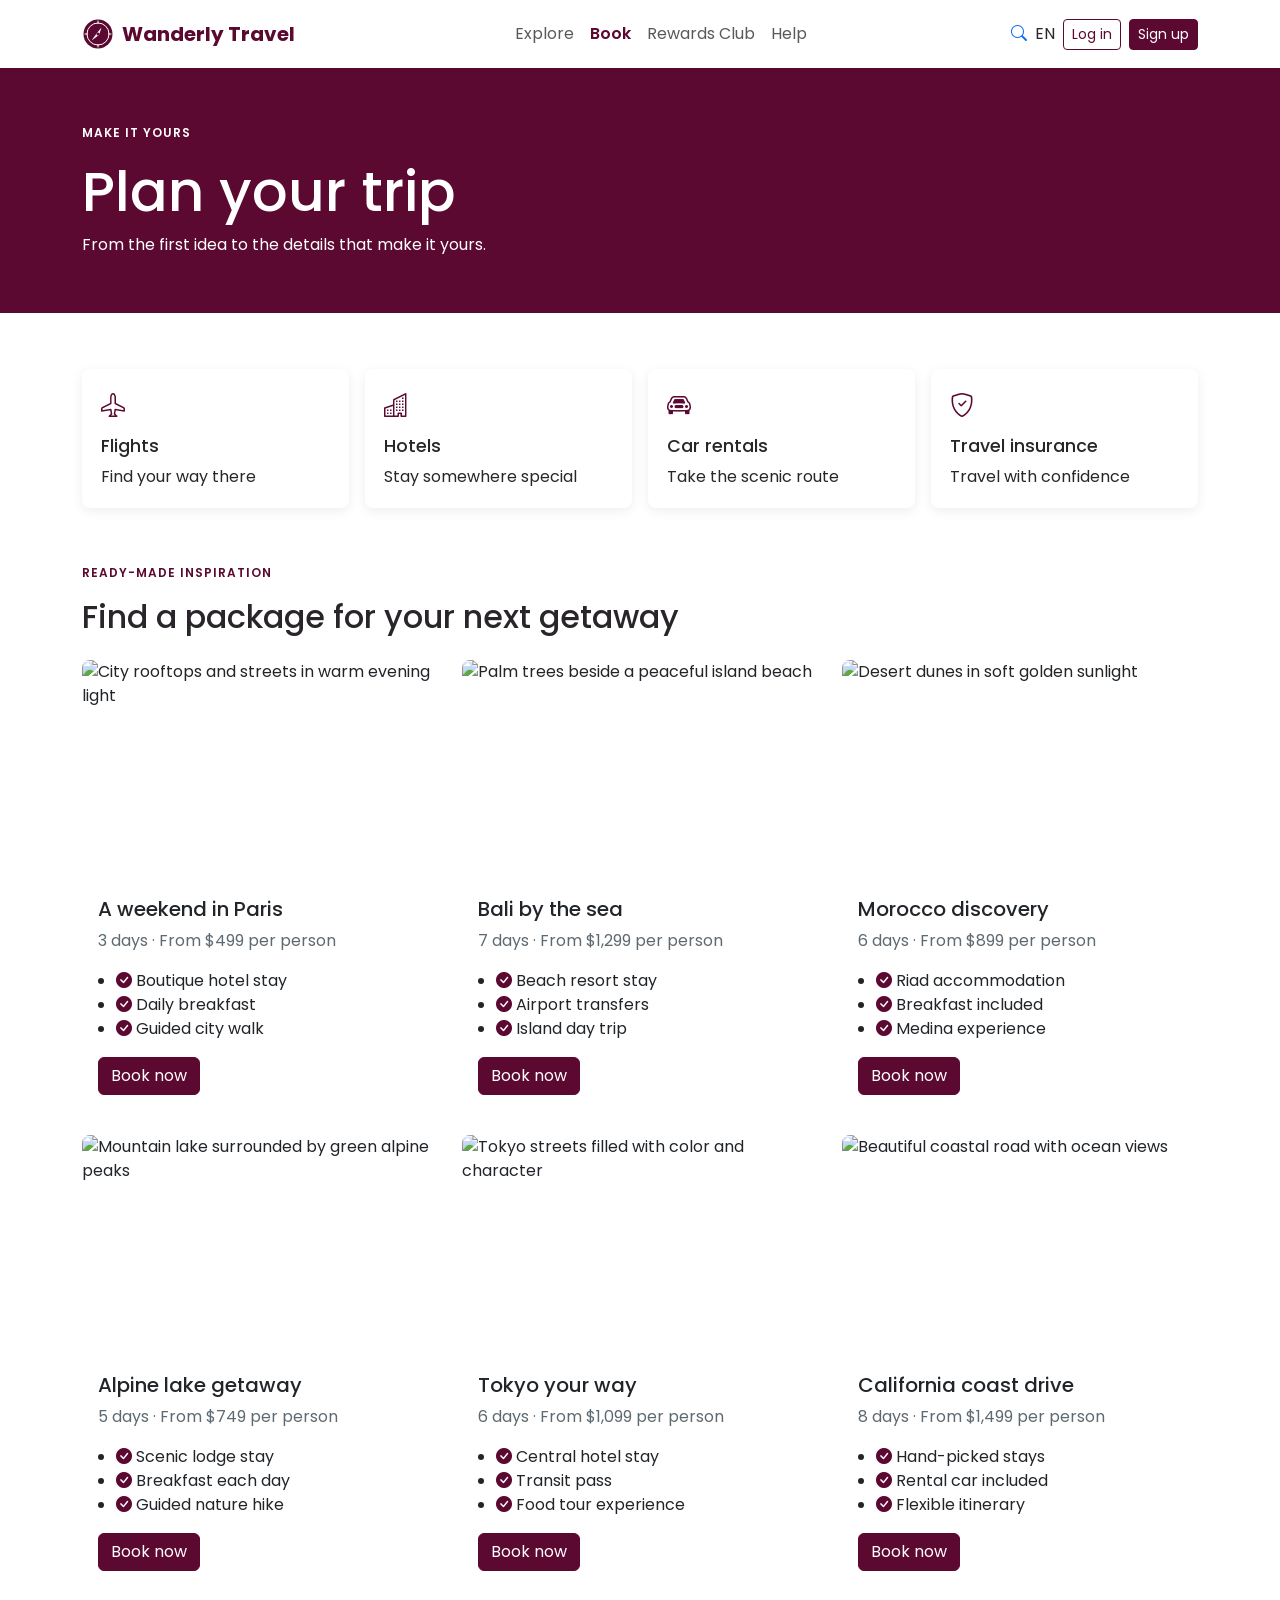
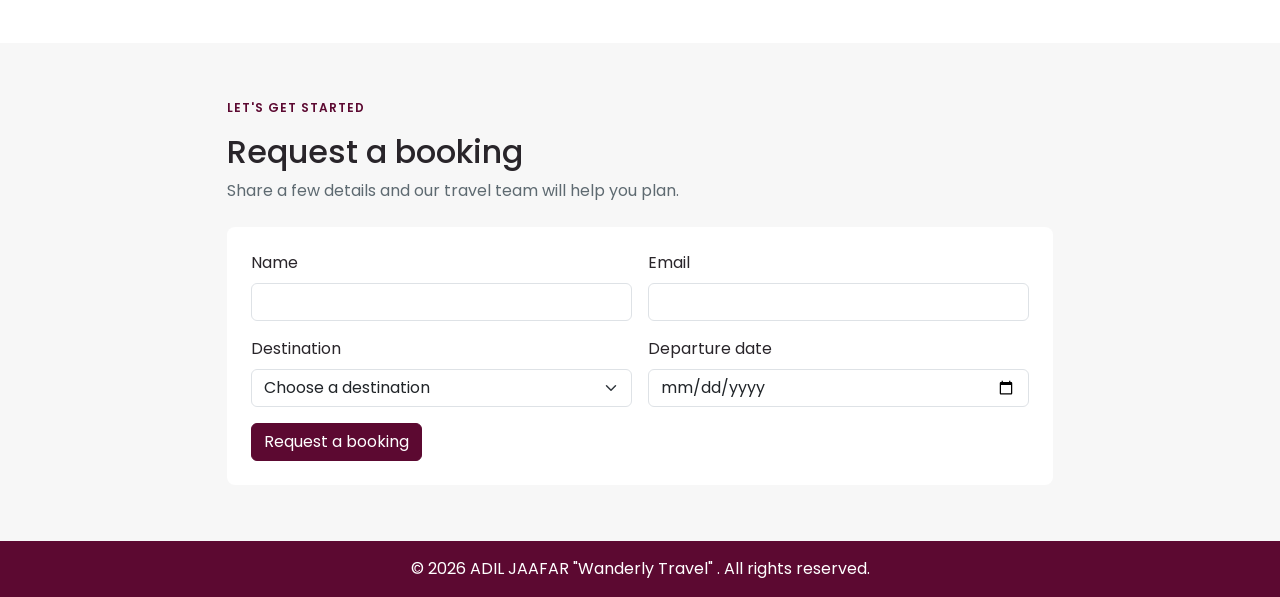
==== book.html @ 6ccc5163 "Add files via upload" ====
<!doctype html>
<html lang="en">
  <head>
    <meta charset="utf-8">
    <meta name="viewport" content="width=device-width, initial-scale=1">
    <meta name="description" content="Plan flights, stays and getaways with Wanderly Travel.">
    <title>Plan your trip | Wanderly Travel</title>
    <link href="https://cdn.jsdelivr.net/npm/bootstrap@5.3.3/dist/css/bootstrap.min.css" rel="stylesheet">
    <link href="https://cdn.jsdelivr.net/npm/bootstrap-icons@1.11.3/font/bootstrap-icons.css" rel="stylesheet">
    <link href="https://fonts.googleapis.com/css2?family=Poppins:wght@400;500;600;700&display=swap" rel="stylesheet">
    <link href="style.css" rel="stylesheet">
  </head>
  <body>
    <nav class="navbar navbar-expand-lg navbar-light bg-white sticky-top shadow-sm">
      <div class="container">
        <a class="navbar-brand logo" href="wanderly.html">
          <img src="wanderly-logo.svg" alt="Wanderly Travel logo">
          <span>Wanderly Travel</span>
        </a>
        <button class="navbar-toggler" type="button" data-bs-toggle="collapse" data-bs-target="#navLinks" aria-controls="navLinks" aria-expanded="false" aria-label="Toggle navigation">
          <span class="navbar-toggler-icon"></span>
        </button>
        <div class="collapse navbar-collapse" id="navLinks">
          <ul class="navbar-nav mx-auto">
            <li class="nav-item">
              <a class="nav-link" href="explore.html">Explore</a>
            </li>
            <li class="nav-item">
              <a class="nav-link active" href="book.html">Book</a>
            </li>
            <li class="nav-item">
              <a class="nav-link" href="rewards.html">Rewards Club</a>
            </li>
            <li class="nav-item">
              <a class="nav-link" href="help.html">Help</a>
            </li>
          </ul>
          <div class="nav-buttons d-flex align-items-center gap-2">
            <a class="search-link" href="#" aria-label="Search">
              <i class="bi bi-search"></i>
            </a>
            <span class="language">EN</span>
            <a class="btn btn-outline-main btn-sm" href="rewards.html">Log in</a>
            <a class="btn btn-main btn-sm" href="rewards.html">Sign up</a>
          </div>
        </div>
      </div>
    </nav>
    <main>
      <header class="banner">
        <div class="container">
          <p class="sub-title text-white">MAKE IT YOURS</p>
          <h1>Plan your trip</h1>
          <p>From the first idea to the details that make it yours.</p>
        </div>
      </header>
      <section class="section pb-0">
        <div class="container">
          <div class="row g-3 service-grid">
            <div class="col-6 col-lg-3">
              <a href="#bookingRequest" class="service">
                <i class="bi bi-airplane"></i>
                <h2>Flights</h2>
                <span>Find your way there</span>
              </a>
            </div>
            <div class="col-6 col-lg-3">
              <a href="#bookingRequest" class="service">
                <i class="bi bi-buildings"></i>
                <h2>Hotels</h2>
                <span>Stay somewhere special</span>
              </a>
            </div>
            <div class="col-6 col-lg-3">
              <a href="#bookingRequest" class="service">
                <i class="bi bi-car-front"></i>
                <h2>Car rentals</h2>
                <span>Take the scenic route</span>
              </a>
            </div>
            <div class="col-6 col-lg-3">
              <a href="#bookingRequest" class="service">
                <i class="bi bi-shield-check"></i>
                <h2>Travel insurance</h2>
                <span>Travel with confidence</span>
              </a>
            </div>
          </div>
        </div>
      </section>
      <section class="section">
        <div class="container">
          <div class="heading">
            <p class="sub-title">READY-MADE INSPIRATION</p>
            <h2>Find a package for your next getaway</h2>
          </div>
          <div class="row g-4">
            <div class="col-md-6 col-lg-4">
              <article class="card package h-100">
                <img src="https://picsum.photos/seed/cityescape/800/500" class="card-img-top" alt="City rooftops and streets in warm evening light">
                <div class="card-body">
                  <span class="badge badge-light-custom mb-2">CITY ESCAPE</span>
                  <h3 class="h5">A weekend in Paris</h3>
                  <p>3 days · From $499 per person</p>
                  <ul class="package-list">
                    <li>
                      <i class="bi bi-check-circle-fill"></i>
                      Boutique hotel stay
                    </li>
                    <li>
                      <i class="bi bi-check-circle-fill"></i>
                      Daily breakfast
                    </li>
                    <li>
                      <i class="bi bi-check-circle-fill"></i>
                      Guided city walk
                    </li>
                  </ul>
                  <a href="#bookingRequest" class="btn btn-main">Book now</a>
                </div>
              </article>
            </div>
            <div class="col-md-6 col-lg-4">
              <article class="card package h-100">
                <img src="https://picsum.photos/seed/islandretreat/800/500" class="card-img-top" alt="Palm trees beside a peaceful island beach">
                <div class="card-body">
                  <span class="badge badge-light-custom mb-2">ISLAND RETREAT</span>
                  <h3 class="h5">Bali by the sea</h3>
                  <p>7 days · From $1,299 per person</p>
                  <ul class="package-list">
                    <li>
                      <i class="bi bi-check-circle-fill"></i>
                      Beach resort stay
                    </li>
                    <li>
                      <i class="bi bi-check-circle-fill"></i>
                      Airport transfers
                    </li>
                    <li>
                      <i class="bi bi-check-circle-fill"></i>
                      Island day trip
                    </li>
                  </ul>
                  <a href="#bookingRequest" class="btn btn-main">Book now</a>
                </div>
              </article>
            </div>
            <div class="col-md-6 col-lg-4">
              <article class="card package h-100">
                <img src="https://picsum.photos/seed/desertsafari/800/500" class="card-img-top" alt="Desert dunes in soft golden sunlight">
                <div class="card-body">
                  <span class="badge badge-light-custom mb-2">CULTURE &amp; COLOUR</span>
                  <h3 class="h5">Morocco discovery</h3>
                  <p>6 days · From $899 per person</p>
                  <ul class="package-list">
                    <li>
                      <i class="bi bi-check-circle-fill"></i>
                      Riad accommodation
                    </li>
                    <li>
                      <i class="bi bi-check-circle-fill"></i>
                      Breakfast included
                    </li>
                    <li>
                      <i class="bi bi-check-circle-fill"></i>
                      Medina experience
                    </li>
                  </ul>
                  <a href="#bookingRequest" class="btn btn-main">Book now</a>
                </div>
              </article>
            </div>
            <div class="col-md-6 col-lg-4">
              <article class="card package h-100">
                <img src="https://picsum.photos/seed/alpinelake/800/500" class="card-img-top" alt="Mountain lake surrounded by green alpine peaks">
                <div class="card-body">
                  <span class="badge badge-light-custom mb-2">OUTDOOR ESCAPE</span>
                  <h3 class="h5">Alpine lake getaway</h3>
                  <p>5 days · From $749 per person</p>
                  <ul class="package-list">
                    <li>
                      <i class="bi bi-check-circle-fill"></i>
                      Scenic lodge stay
                    </li>
                    <li>
                      <i class="bi bi-check-circle-fill"></i>
                      Breakfast each day
                    </li>
                    <li>
                      <i class="bi bi-check-circle-fill"></i>
                      Guided nature hike
                    </li>
                  </ul>
                  <a href="#bookingRequest" class="btn btn-main">Book now</a>
                </div>
              </article>
            </div>
            <div class="col-md-6 col-lg-4">
              <article class="card package h-100">
                <img src="https://picsum.photos/seed/tokyoexperience/800/500" class="card-img-top" alt="Tokyo streets filled with color and character">
                <div class="card-body">
                  <span class="badge badge-light-custom mb-2">CITY &amp; CULTURE</span>
                  <h3 class="h5">Tokyo your way</h3>
                  <p>6 days · From $1,099 per person</p>
                  <ul class="package-list">
                    <li>
                      <i class="bi bi-check-circle-fill"></i>
                      Central hotel stay
                    </li>
                    <li>
                      <i class="bi bi-check-circle-fill"></i>
                      Transit pass
                    </li>
                    <li>
                      <i class="bi bi-check-circle-fill"></i>
                      Food tour experience
                    </li>
                  </ul>
                  <a href="#bookingRequest" class="btn btn-main">Book now</a>
                </div>
              </article>
            </div>
            <div class="col-md-6 col-lg-4">
              <article class="card package h-100">
                <img src="https://picsum.photos/seed/coastdrive/800/500" class="card-img-top" alt="Beautiful coastal road with ocean views">
                <div class="card-body">
                  <span class="badge badge-light-custom mb-2">ROAD TRIP</span>
                  <h3 class="h5">California coast drive</h3>
                  <p>8 days · From $1,499 per person</p>
                  <ul class="package-list">
                    <li>
                      <i class="bi bi-check-circle-fill"></i>
                      Hand-picked stays
                    </li>
                    <li>
                      <i class="bi bi-check-circle-fill"></i>
                      Rental car included
                    </li>
                    <li>
                      <i class="bi bi-check-circle-fill"></i>
                      Flexible itinerary
                    </li>
                  </ul>
                  <a href="#bookingRequest" class="btn btn-main">Book now</a>
                </div>
              </article>
            </div>
          </div>
        </div>
      </section>
      <section class="section bg-light-custom" id="bookingRequest">
        <div class="container form-box">
          <div class="heading">
            <p class="sub-title">LET'S GET STARTED</p>
            <h2>Request a booking</h2>
            <p>Share a few details and our travel team will help you plan.</p>
          </div>
          <form data-validate-form novalidate>
            <div class="row g-3">
              <div class="col-md-6">
                <label class="form-label" for="name">Name</label>
                <input class="form-control" id="name" name="name" required>
              </div>
              <div class="col-md-6">
                <label class="form-label" for="email">Email</label>
                <input class="form-control" id="email" name="email" type="email" required>
              </div>
              <div class="col-md-6">
                <label class="form-label" for="destination">Destination</label>
                <select class="form-select" id="destination" name="destination" required>
                  <option value="">Choose a destination</option>
                  <option>Paris</option>
                  <option>Tokyo</option>
                  <option>Cape Town</option>
                </select>
              </div>
              <div class="col-md-6">
                <label class="form-label" for="date">Departure date</label>
                <input class="form-control" id="date" name="departure" type="date" required>
              </div>
              <div class="col-12">
                <button class="btn btn-main" type="submit">Request a booking</button>
              </div>
            </div>
            <div class="form-message" aria-live="polite"></div>
          </form>
        </div>
      </section>
    </main>
    <footer class="footer">
      <div class="container">
        <p>&copy; 2026 ADIL JAAFAR "Wanderly Travel" . All rights reserved.</p>
      </div>
    </footer>
    <script src="https://cdn.jsdelivr.net/npm/bootstrap@5.3.3/dist/js/bootstrap.bundle.min.js"></script>
    <script src="script.js"></script>
  </body>
</html>
---- style.css ----
/* des styles pour sitweb wanderly. */
:root {
  --logo: #5c0931;
  --grey: #5e6a71;
  --light: #f7f7f7;
}
body {
  color: #29252a;
  font-family: "Poppins", sans-serif;
}
.logo, .simple-link {
  color: var(--logo);
}
.logo {
  align-items: center;
  display: inline-flex;
  font-weight: 700;
}
.logo img {
  height: 32px;
  margin-right: .5rem;
  width: 32px;
}
.navbar {
  min-height: 68px;
}
.navbar .nav-link.active {
  color: var(--logo);
  font-weight: 600;
}
.btn-main {
  background: var(--logo);
  border-color: var(--logo);
  color: white;
}
.btn-main:hover {
  background: #430622;
  color: white;
}
.btn-outline-main {
  border-color: var(--logo);
  color: var(--logo);
}
.btn-outline-main:hover {
  background: var(--logo);
  color: white;
}
.bg-light-custom {
  background: var(--light);
}
.section {
  padding: 3.5rem 0;
}
.heading {
  margin-bottom: 1.5rem;
}
.heading > p:not(.sub-title), .package p, .highlight-text p {
  color: var(--grey);
}
.sub-title {
  color: var(--logo);
  font-size: .75rem;
  font-weight: 600;
  letter-spacing: 1px;
}
.simple-link {
  font-weight: 600;
  text-decoration: none;
}
.hero {
  margin-bottom: 3rem;
  position: relative;
}
.hero-photo {
  height: 560px;
  object-fit: cover;
}
.carousel-item::after {
  background: linear-gradient(90deg, #0009, transparent);
  content: "";
  inset: 0;
  position: absolute;
}
.hero-text {
  bottom: 24%;
  left: 10%;
  text-align: left;
  z-index: 1;
}
.hero-text h1 {
  font-size: clamp(2rem, 5vw, 4rem);
}
.search-box {
  bottom: -45px;
  left: 0;
  position: absolute;
  right: 0;
}
.search-form {
  background: white;
  border-radius: 8px;
  padding: 1.2rem;
}
.form-message {
  margin-top: 1rem;
}
.form-message:empty {
  display: none;
}
.form-message .alert {
  margin-bottom: 0;
}
.offer-card {
  border-radius: 8px;
  color: white;
  height: 300px;
  overflow: hidden;
  position: relative;
}
.offer-card::after {
  background: linear-gradient(transparent, #000b);
  content: "";
  inset: 0;
  position: absolute;
}
.offer-card img {
  height: 100%;
  object-fit: cover;
  width: 100%;
}
.offer-text {
  bottom: 0;
  left: 0;
  padding: 1.5rem;
  position: absolute;
  z-index: 1;
}
.place-card {
  background: white;
  border-radius: 8px;
  box-shadow: 0 3px 12px #00000012;
  display: block;
  height: 100%;
  overflow: hidden;
  text-decoration: none;
}
.place-card img {
  height: 180px;
  object-fit: cover;
  width: 100%;
}
.place-card > div {
  padding: .9rem;
}
.place-card h2, .place-card h3 {
  color: #29252a;
  font-size: 1rem;
}
.place-card span:not(.badge) {
  color: var(--grey);
  font-size: .85rem;
}
.place .place-card img {
  height: 220px;
}
.side-photo {
  border-radius: 8px;
  max-height: 400px;
  object-fit: cover;
  width: 100%;
}
.highlight + .highlight {
  margin-top: 3rem;
}
.benefit, .service, .contact, .tier, .step {
  background: white;
  border-radius: 8px;
  box-shadow: 0 3px 12px #00000012;
  height: 100%;
  padding: 1.2rem;
}
.benefit {
  text-align: center;
}
.benefit i, .service i {
  color: var(--logo);
  font-size: 1.5rem;
}
.package {
  border: 0;
  border-radius: 8px;
  overflow: hidden;
}
.package .card-img-top {
  height: 190px;
  object-fit: cover;
}
.package-list {
  padding-left: 1.1rem;
}
.package-list i {
  color: var(--logo);
}
.newsletter, .banner {
  background: var(--logo);
  color: white;
}
.newsletter {
  padding: 2.5rem 0;
}
.banner {
  padding: 3.5rem 0;
}
.banner h1 {
  font-size: clamp(2rem, 5vw, 3.5rem);
}
.banner p:last-child {
  margin-bottom: 0;
}
.filter-btn {
  border-radius: 20px;
}
.service {
  color: inherit;
  display: block;
  text-decoration: none;
}
.service h2, .contact h2 {
  font-size: 1.1rem;
  margin-top: .7rem;
}
.contact p, .step p, .tier ul {
  color: var(--grey);
}
.icon {
  color: var(--logo);
  font-size: 1.5rem;
}
.featured {
  border: 2px solid var(--logo);
}
.featured > .badge {
  background: var(--logo);
  color: white;
}
.faq, .form-box {
  max-width: 850px;
}
.accordion-button:not(.collapsed) {
  background: white;
  color: var(--logo);
}
.form-box form {
  background: white;
  border-radius: 8px;
  padding: 1.5rem;
}
.newsletter .form-label {
  color: white;
}
.footer {
  background: var(--logo);
  color: white;
  padding: 1rem 0;
  text-align: center;
}
.footer p {
  margin: 0;
}
@media (max-width: 767px) {
  .section {
    padding: 2.5rem 0;
  }
  .hero-photo {
    height: 470px;
  }
  .hero-text {
    bottom: 25%;
    left: 8%;
  }
  .search-box {
    bottom: -170px;
    padding: 0 1rem;
  }
  .hero {
    margin-bottom: 11rem;
  }
  .place-card img, .place .place-card img {
    height: 150px;
  }
  .offer-card {
    height: 260px;
  }
}
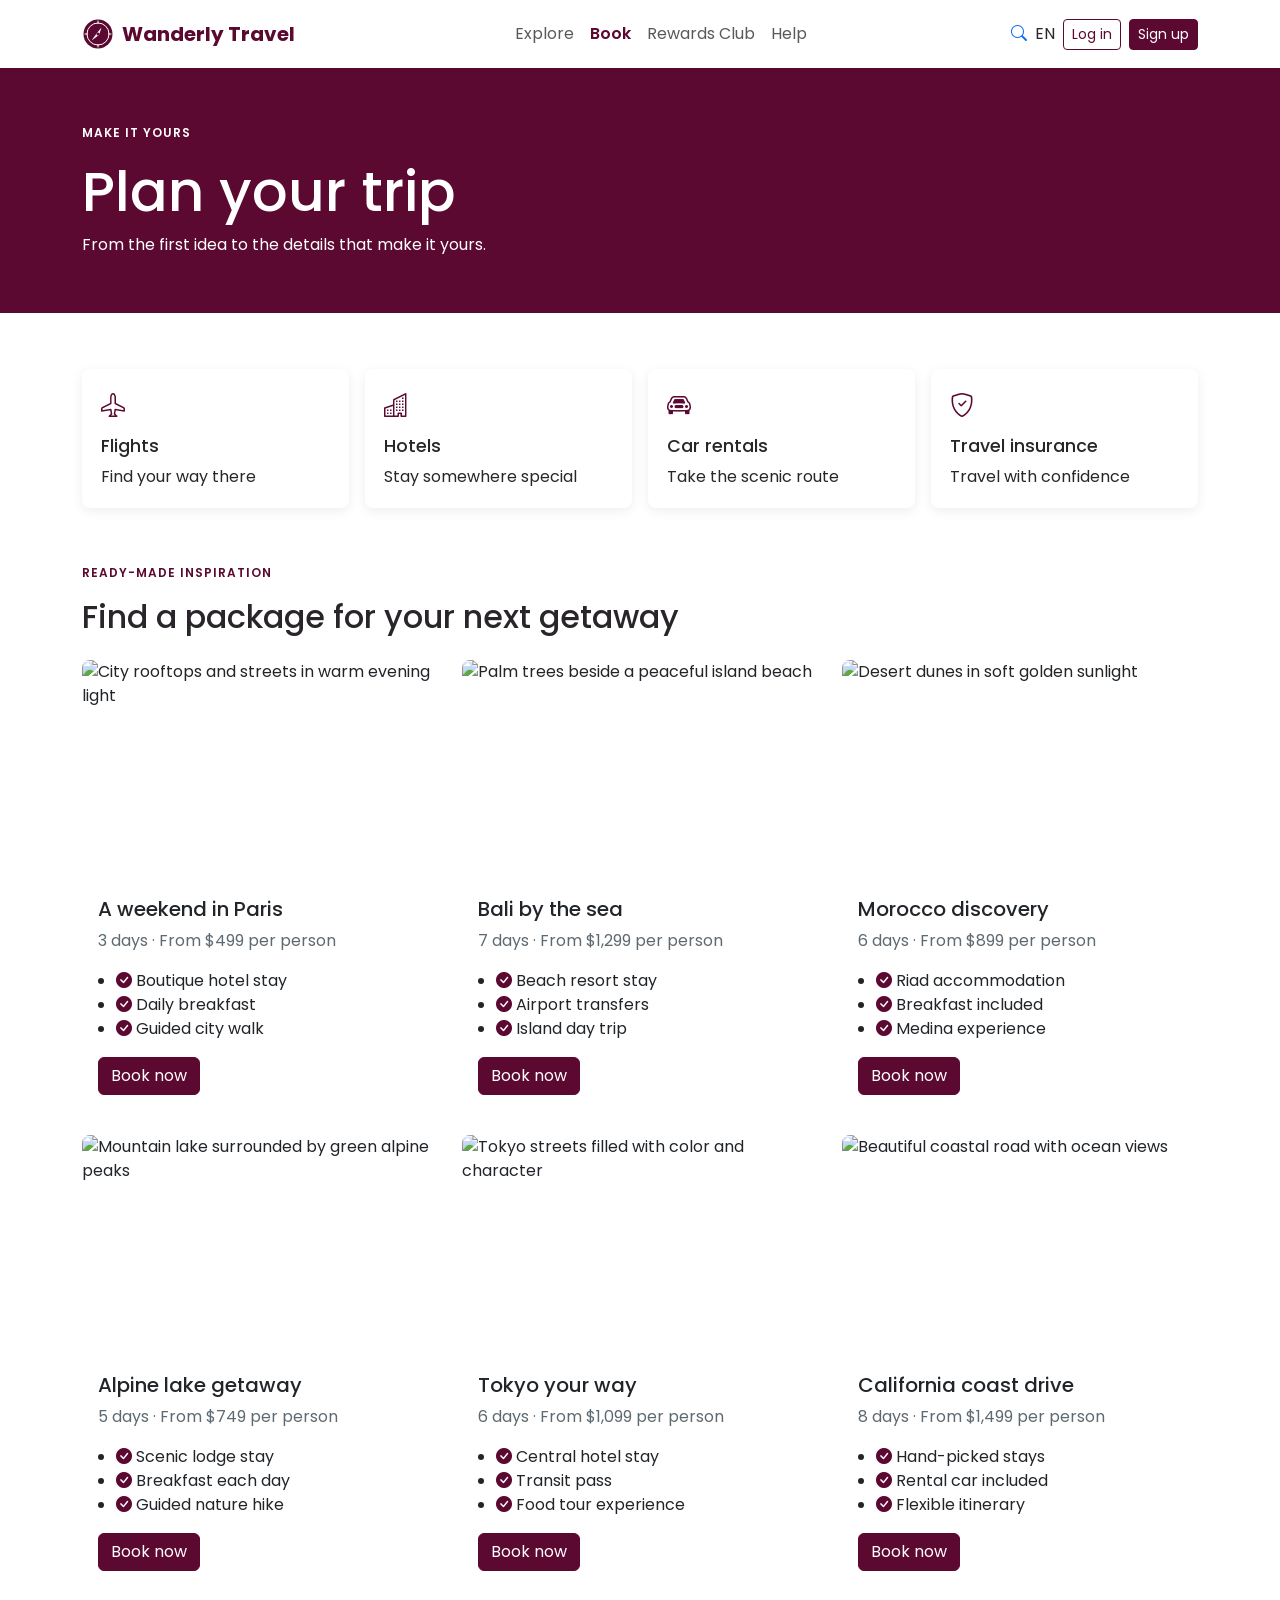
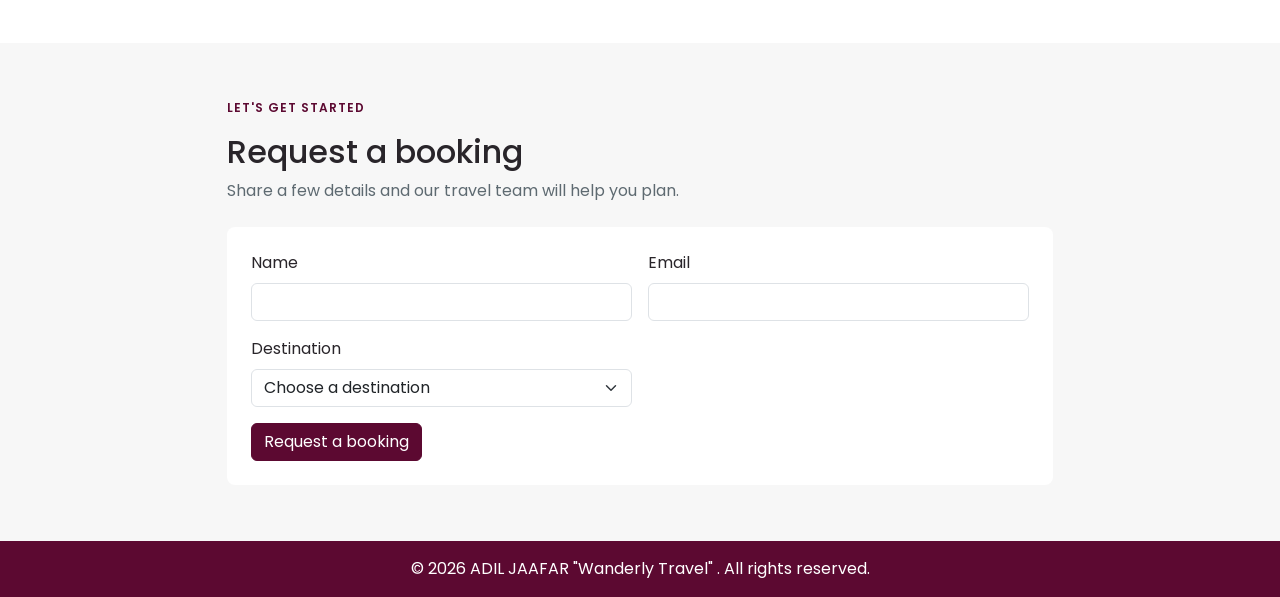
==== commit 2b01694d: "Remove departure date input from booking form Removed the departure date input field from the bookin" ====
--- a/book.html
+++ b/book.html
@@ -13,7 +13,7 @@
   <body>
     <nav class="navbar navbar-expand-lg navbar-light bg-white sticky-top shadow-sm">
       <div class="container">
-        <a class="navbar-brand logo" href="wanderly.html">
+        <a class="navbar-brand logo" href="index.html">
           <img src="wanderly-logo.svg" alt="Wanderly Travel logo">
           <span>Wanderly Travel</span>
         </a>
@@ -273,10 +273,6 @@
                   <option>Tokyo</option>
                   <option>Cape Town</option>
                 </select>
-              </div>
-              <div class="col-md-6">
-                <label class="form-label" for="date">Departure date</label>
-                <input class="form-control" id="date" name="departure" type="date" required>
               </div>
               <div class="col-12">
                 <button class="btn btn-main" type="submit">Request a booking</button>
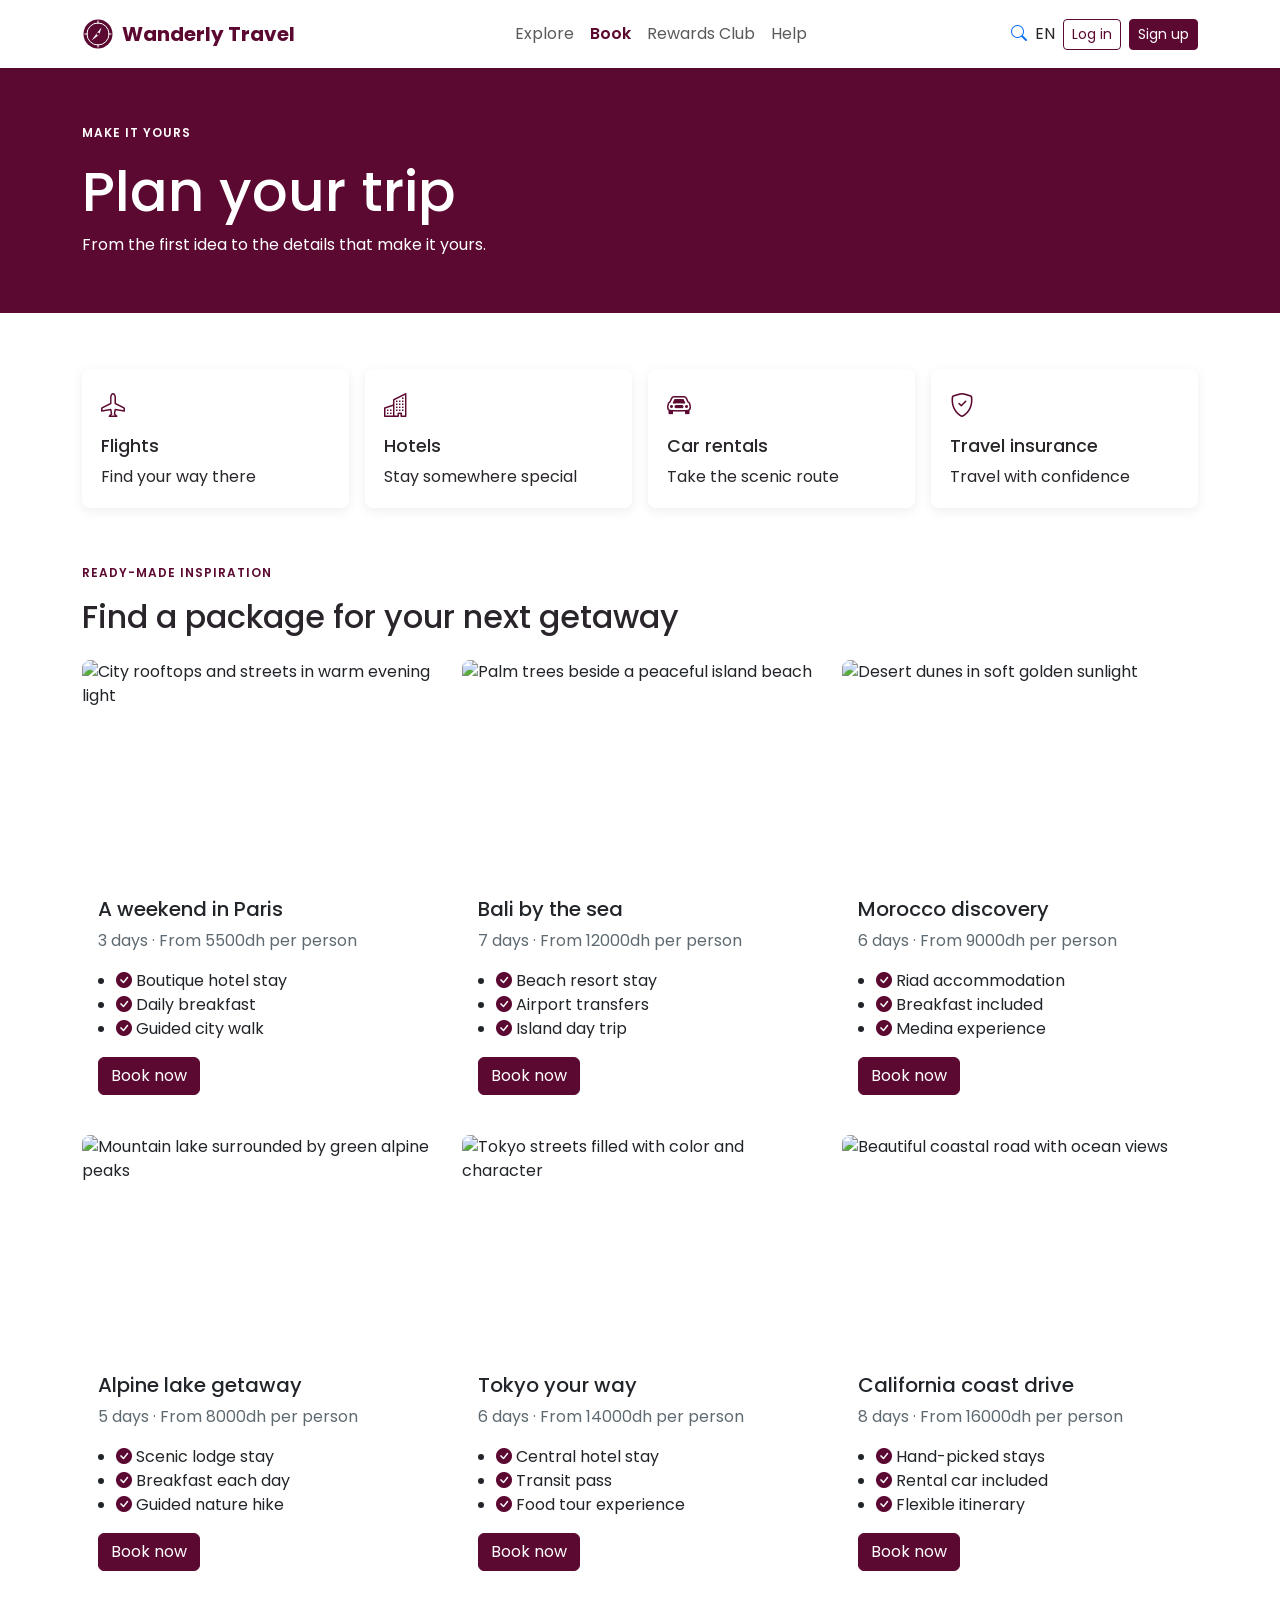
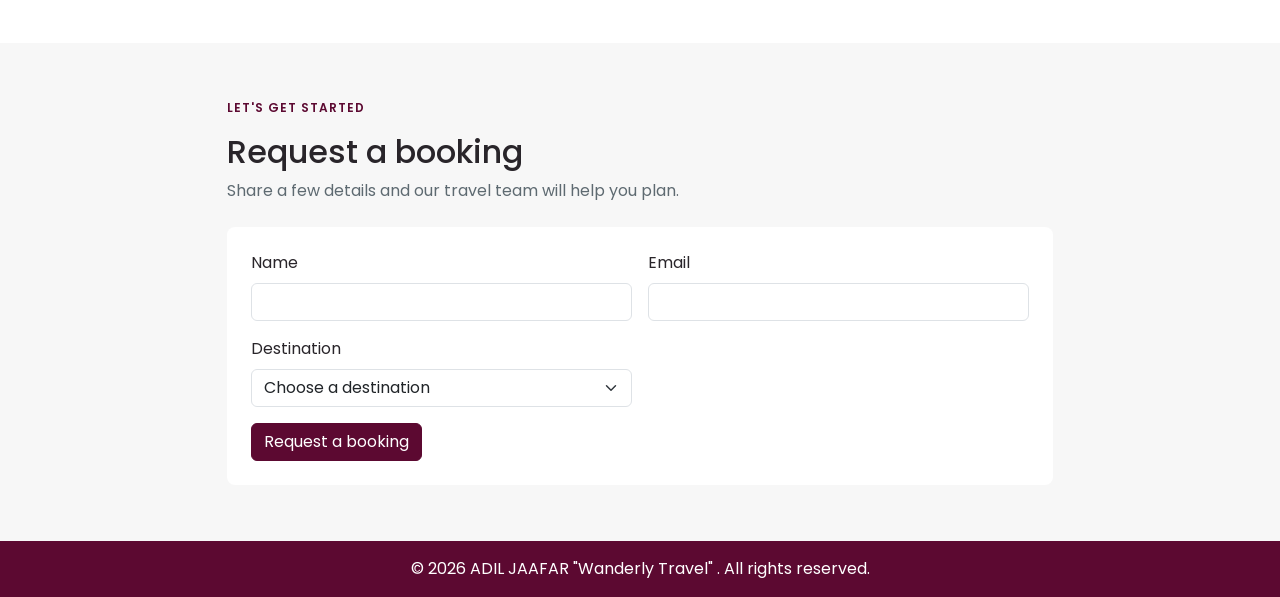
==== commit 8d1c2070: "Change package prices to local currency Updated pricing information for various travel packages to r" ====
--- a/book.html
+++ b/book.html
@@ -101,7 +101,7 @@
                 <div class="card-body">
                   <span class="badge badge-light-custom mb-2">CITY ESCAPE</span>
                   <h3 class="h5">A weekend in Paris</h3>
-                  <p>3 days · From $499 per person</p>
+                  <p>3 days · From 5500dh per person</p>
                   <ul class="package-list">
                     <li>
                       <i class="bi bi-check-circle-fill"></i>
@@ -126,7 +126,7 @@
                 <div class="card-body">
                   <span class="badge badge-light-custom mb-2">ISLAND RETREAT</span>
                   <h3 class="h5">Bali by the sea</h3>
-                  <p>7 days · From $1,299 per person</p>
+                  <p>7 days · From 12000dh per person</p>
                   <ul class="package-list">
                     <li>
                       <i class="bi bi-check-circle-fill"></i>
@@ -151,7 +151,7 @@
                 <div class="card-body">
                   <span class="badge badge-light-custom mb-2">CULTURE &amp; COLOUR</span>
                   <h3 class="h5">Morocco discovery</h3>
-                  <p>6 days · From $899 per person</p>
+                  <p>6 days · From 9000dh per person</p>
                   <ul class="package-list">
                     <li>
                       <i class="bi bi-check-circle-fill"></i>
@@ -176,7 +176,7 @@
                 <div class="card-body">
                   <span class="badge badge-light-custom mb-2">OUTDOOR ESCAPE</span>
                   <h3 class="h5">Alpine lake getaway</h3>
-                  <p>5 days · From $749 per person</p>
+                  <p>5 days · From 8000dh per person</p>
                   <ul class="package-list">
                     <li>
                       <i class="bi bi-check-circle-fill"></i>
@@ -201,7 +201,7 @@
                 <div class="card-body">
                   <span class="badge badge-light-custom mb-2">CITY &amp; CULTURE</span>
                   <h3 class="h5">Tokyo your way</h3>
-                  <p>6 days · From $1,099 per person</p>
+                  <p>6 days · From 14000dh per person</p>
                   <ul class="package-list">
                     <li>
                       <i class="bi bi-check-circle-fill"></i>
@@ -226,7 +226,7 @@
                 <div class="card-body">
                   <span class="badge badge-light-custom mb-2">ROAD TRIP</span>
                   <h3 class="h5">California coast drive</h3>
-                  <p>8 days · From $1,499 per person</p>
+                  <p>8 days · From 16000dh per person</p>
                   <ul class="package-list">
                     <li>
                       <i class="bi bi-check-circle-fill"></i>
